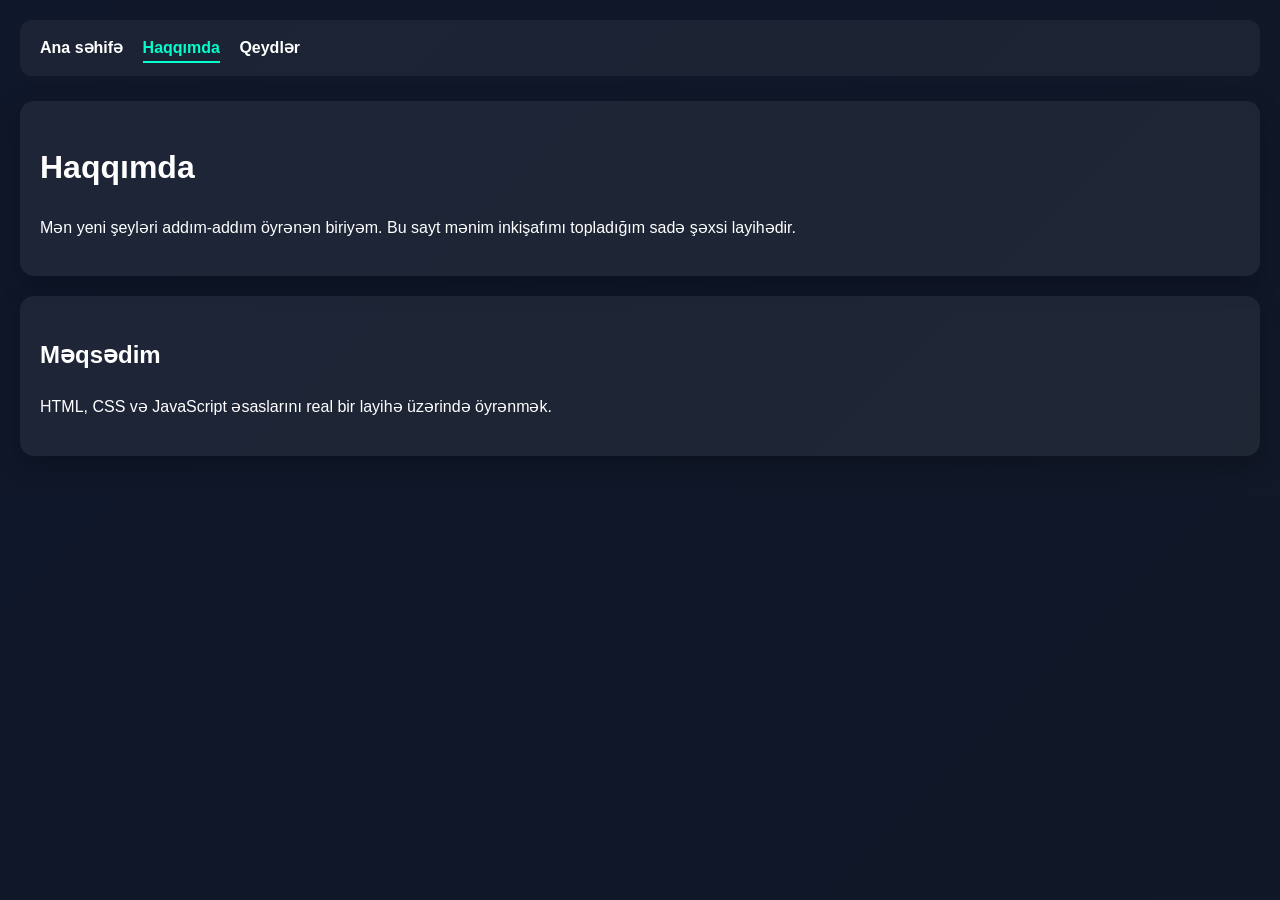
==== about.html @ 4ce7b1a3 "Add files via upload" ====
<!DOCTYPE html>
<html lang="az">
<head>
    <meta charset="UTF-8">
    <meta name="viewport" content="width=device-width, initial-scale=1.0">
    <title>Haqqımda</title>
    <link rel="stylesheet" href="style.css">
</head>
<body>

    <div class="menu">
       <a href="index.html">Ana səhifə</a>
       <a href="about.html" class="active">Haqqımda</a>
       <a href="notes.html">Qeydlər</a>
    </div>

    <div class="card">
        <h1>Haqqımda</h1>
        <p>Mən yeni şeyləri addım-addım öyrənən biriyəm. Bu sayt mənim inkişafımı topladığım sadə şəxsi layihədir.</p>
    </div>

    <div class="card">
        <h2>Məqsədim</h2>
        <p>HTML, CSS və JavaScript əsaslarını real bir layihə üzərində öyrənmək.</p>
    </div>

</body>
</html>
---- style.css ----
body {
    background: linear-gradient(135deg, #0f172a, #111827);
    color: white;
    font-family: Arial, sans-serif;
    margin: 0;
    padding: 20px;
    line-height: 1.6;
}

.menu {
    margin-bottom: 25px;
    background-color: rgba(255, 255, 255, 0.05);
    padding: 15px 20px;
    border-radius: 12px;
}

.menu a {
    color: white;
    margin-right: 15px;
    text-decoration: none;
    font-weight: bold;
    padding-bottom: 5px;
    transition: 0.3s;
}

.menu a:hover {
    color: #00ffcc;
}

.menu a.active {
    color: #00ffcc;
    border-bottom: 2px solid #00ffcc;
}

.card {
    background: rgba(255, 255, 255, 0.06);
    padding: 20px;
    margin-bottom: 20px;
    border-radius: 14px;
    box-shadow: 0 8px 25px rgba(0, 0, 0, 0.25);
    transition: 0.3s;
}

.card:hover {
    transform: translateY(-3px);
}

input {
    padding: 12px;
    width: 100%;
    margin-top: 10px;
    border-radius: 10px;
    border: none;
    box-sizing: border-box;
    outline: none;
}

button {
    margin-top: 10px;
    padding: 10px 20px;
    background-color: #00ffcc;
    border: none;
    border-radius: 8px;
    cursor: pointer;
    font-weight: bold;
    transition: 0.3s;
}

button:hover {
    background-color: #00d9b0;
}

li button {
    margin-left: 10px;
    padding: 5px 10px;
    background-color: crimson;
    color: white;
    border: none;
    border-radius: 6px;
    cursor: pointer;
    width: auto;
}

ul {
    margin-top: 15px;
    padding-left: 20px;
}

li {
    margin-bottom: 8px;
}
.container {
    max-width: 900px;
    margin: 0 auto;
}
li button:first-of-type {
    background-color: orange;
    color: black;
}
.go-notes {
    display: inline-block;
    margin-top: 10px;
    padding: 10px 16px;
    background-color: #00ffcc;
    color: black;
    text-decoration: none;
    font-weight: bold;
    border-radius: 8px;
    transition: 0.3s;
}

.go-notes:hover {
    background-color: #00d9b0;
}
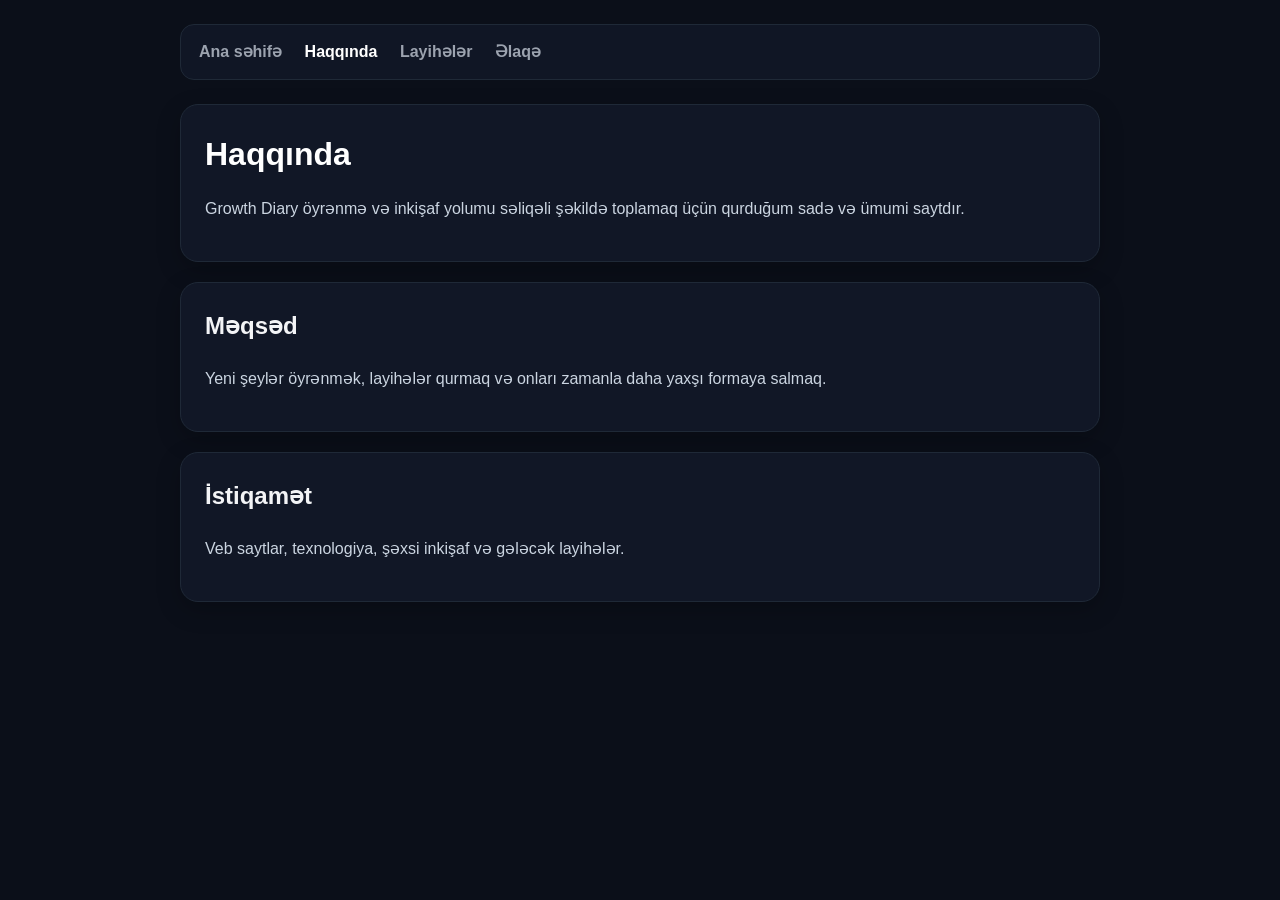
==== commit 19b679e8: "Add files via upload" ====
--- a/about.html
+++ b/about.html
@@ -3,26 +3,34 @@
 <head>
     <meta charset="UTF-8">
     <meta name="viewport" content="width=device-width, initial-scale=1.0">
-    <title>Haqqımda</title>
+    <title>Haqqında - Growth Diary</title>
     <link rel="stylesheet" href="style.css">
 </head>
 <body>
+    <div class="container">
 
-    <div class="menu">
-       <a href="index.html">Ana səhifə</a>
-       <a href="about.html" class="active">Haqqımda</a>
-       <a href="notes.html">Qeydlər</a>
+        <div class="menu">
+            <a href="index.html">Ana səhifə</a>
+            <a href="about.html" class="active">Haqqında</a>
+            <a href="projects.html">Layihələr</a>
+            <a href="contact.html">Əlaqə</a>
+        </div>
+
+        <div class="card">
+            <h1>Haqqında</h1>
+            <p>Growth Diary öyrənmə və inkişaf yolumu səliqəli şəkildə toplamaq üçün qurduğum sadə və ümumi saytdır.</p>
+        </div>
+
+        <div class="card">
+            <h2>Məqsəd</h2>
+            <p>Yeni şeylər öyrənmək, layihələr qurmaq və onları zamanla daha yaxşı formaya salmaq.</p>
+        </div>
+
+        <div class="card">
+            <h2>İstiqamət</h2>
+            <p>Veb saytlar, texnologiya, şəxsi inkişaf və gələcək layihələr.</p>
+        </div>
+
     </div>
-
-    <div class="card">
-        <h1>Haqqımda</h1>
-        <p>Mən yeni şeyləri addım-addım öyrənən biriyəm. Bu sayt mənim inkişafımı topladığım sadə şəxsi layihədir.</p>
-    </div>
-
-    <div class="card">
-        <h2>Məqsədim</h2>
-        <p>HTML, CSS və JavaScript əsaslarını real bir layihə üzərində öyrənmək.</p>
-    </div>
-
 </body>
 </html>
--- a/style.css
+++ b/style.css
@@ -1,114 +1,149 @@
-       body {
-    background: linear-gradient(135deg, #0f172a, #111827);
-    color: white;
+body {
+    background: #0b0f19;
+    color: #e5e7eb;
     font-family: Arial, sans-serif;
     margin: 0;
-    padding: 20px;
+    padding: 24px;
     line-height: 1.6;
 }
 
+.container {
+    max-width: 920px;
+    margin: 0 auto;
+}
+
 .menu {
-    margin-bottom: 25px;
-    background-color: rgba(255, 255, 255, 0.05);
-    padding: 15px 20px;
-    border-radius: 12px;
+    margin-bottom: 24px;
+    background: rgba(17, 24, 39, 0.9);
+    padding: 14px 18px;
+    border-radius: 14px;
+    border: 1px solid #1f2937;
 }
 
 .menu a {
-    color: white;
-    margin-right: 15px;
+    margin-right: 18px;
     text-decoration: none;
-    font-weight: bold;
-    padding-bottom: 5px;
-    transition: 0.3s;
+    color: #9ca3af;
+    transition: 0.2s;
+    font-weight: 600;
 }
 
 .menu a:hover {
-    color: #00ffcc;
+    color: #f3f4f6;
 }
 
 .menu a.active {
-    color: #00ffcc;
-    border-bottom: 2px solid #00ffcc;
+    color: #ffffff;
 }
 
 .card {
-    background: rgba(255, 255, 255, 0.06);
-    padding: 20px;
+    background: rgba(17, 24, 39, 0.95);
+    padding: 24px;
     margin-bottom: 20px;
-    border-radius: 14px;
-    box-shadow: 0 8px 25px rgba(0, 0, 0, 0.25);
-    transition: 0.3s;
+    border-radius: 18px;
+    border: 1px solid #1f2937;
+    box-shadow: 0 8px 24px rgba(0, 0, 0, 0.22);
+    transition: transform 0.2s ease, border-color 0.2s ease;
 }
 
 .card:hover {
-    transform: translateY(-3px);
+    transform: translateY(-2px);
+    border-color: #374151;
+}
+
+h1 {
+    font-size: 32px;
+    margin-top: 0;
+    margin-bottom: 12px;
+    color: #ffffff;
+}
+
+h2 {
+    color: #f3f4f6;
+    margin-top: 0;
+}
+
+p {
+    color: #cbd5e1;
 }
 
 input {
-    padding: 12px;
     width: 100%;
+    padding: 12px 14px;
     margin-top: 10px;
     border-radius: 10px;
-    border: none;
+    border: 1px solid #374151;
+    background: #0f172a;
+    color: #ffffff;
     box-sizing: border-box;
     outline: none;
 }
 
+input:focus {
+    border-color: #60a5fa;
+}
+
 button {
     margin-top: 10px;
-    padding: 10px 20px;
-    background-color: #00ffcc;
+    padding: 10px 18px;
+    background: #2563eb;
+    color: white;
     border: none;
-    border-radius: 8px;
+    border-radius: 10px;
     cursor: pointer;
-    font-weight: bold;
-    transition: 0.3s;
+    font-weight: 600;
+    transition: background 0.2s ease, transform 0.2s ease;
 }
 
 button:hover {
-    background-color: #00d9b0;
+    background: #1d4ed8;
+    transform: translateY(-1px);
 }
 
-li button {
-    margin-left: 10px;
-    padding: 5px 10px;
-    background-color: crimson;
-    color: white;
-    border: none;
-    border-radius: 6px;
-    cursor: pointer;
-    width: auto;
-}
-
-ul {
-    margin-top: 15px;
-    padding-left: 20px;
-}
-
-li {
-    margin-bottom: 8px;
-}
-.container {
-    max-width: 900px;
-    margin: 0 auto;
-}
-li button:first-of-type {
-    background-color: orange;
-    color: black;
-}
 .go-notes {
     display: inline-block;
     margin-top: 10px;
     padding: 10px 16px;
-    background-color: #00ffcc;
-    color: black;
+    background: #2563eb;
+    color: white;
     text-decoration: none;
-    font-weight: bold;
-    border-radius: 8px;
-    transition: 0.3s;
+    font-weight: 600;
+    border-radius: 10px;
+    transition: background 0.2s ease, transform 0.2s ease;
 }
 
 .go-notes:hover {
-    background-color: #00d9b0;
+    background: #1d4ed8;
+    transform: translateY(-1px);
+}
+
+#qeydListesi {
+    padding-left: 20px;
+    margin-top: 14px;
+}
+
+#qeydListesi li {
+    margin-bottom: 12px;
+    overflow-wrap: break-word;
+    word-break: break-word;
+    line-height: 1.5;
+    color: #e5e7eb;
+}
+
+#qeydListesi li button {
+    margin-left: 10px;
+    margin-top: 8px;
+    padding: 6px 10px;
+    border-radius: 8px;
+    width: auto;
+}
+
+li button:first-of-type {
+    background: #f59e0b;
+    color: black;
+}
+
+li button:last-of-type {
+    background: #ef4444;
+    color: white;
 }
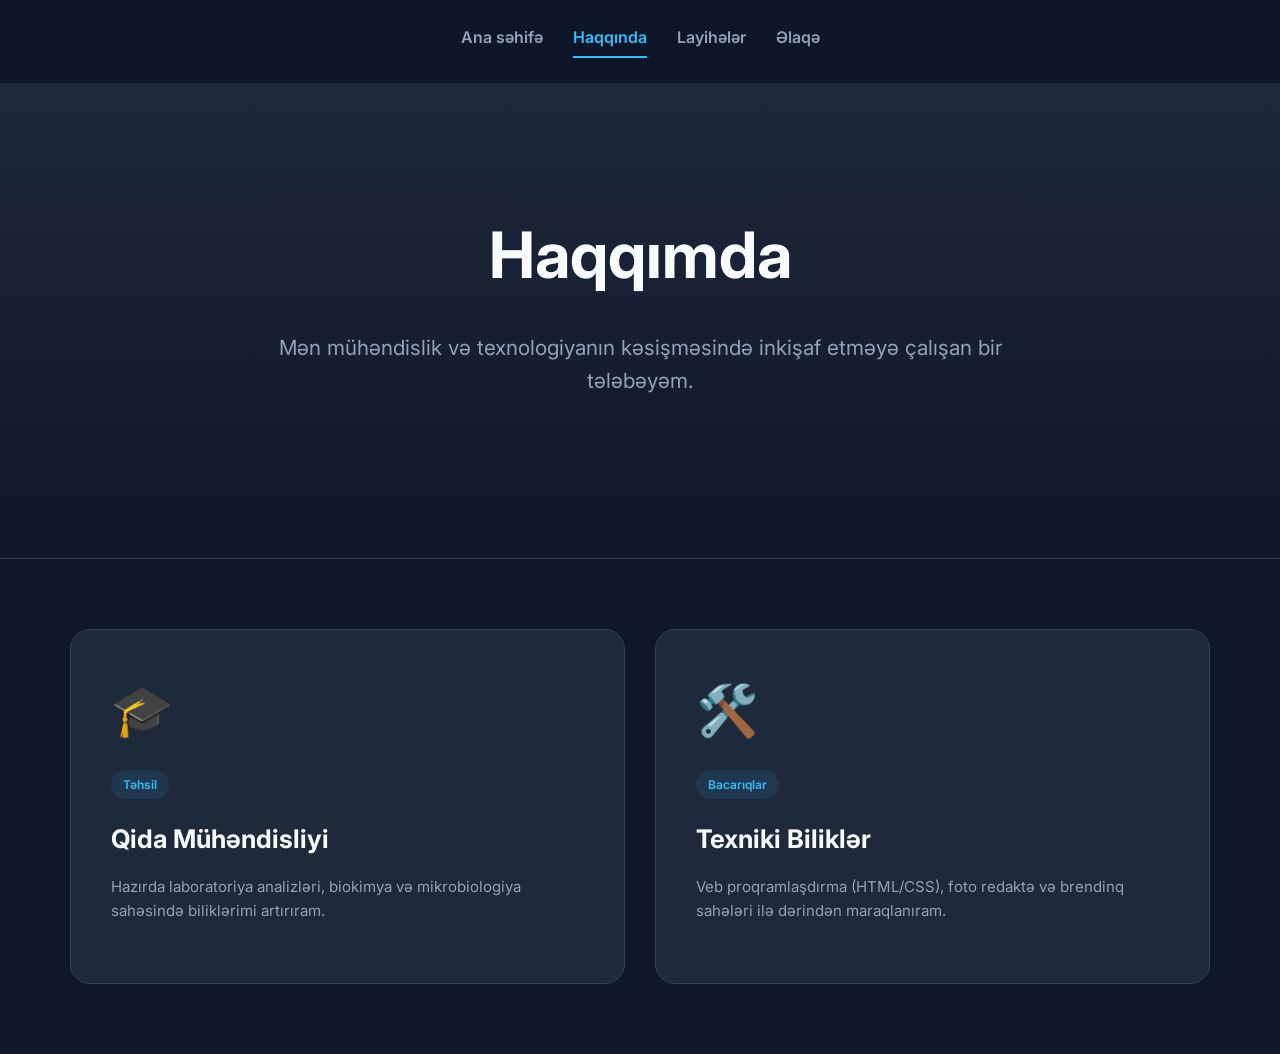
==== commit f431050a: "Add files via upload" ====
--- a/about.html
+++ b/about.html
@@ -3,34 +3,38 @@
 <head>
     <meta charset="UTF-8">
     <meta name="viewport" content="width=device-width, initial-scale=1.0">
-    <title>Haqqında - Growth Diary</title>
+    <title>Haqqında | Growth Diary</title>
     <link rel="stylesheet" href="style.css">
+    <link href="https://fonts.googleapis.com/css2?family=Inter:wght@300;400;600&display=swap" rel="stylesheet">
 </head>
 <body>
-    <div class="container">
+    <nav class="menu">
+        <a href="index.html">Ana səhifə</a>
+        <a href="about.html" class="active">Haqqında</a>
+        <a href="projects.html">Layihələr</a>
+        <a href="contact.html">Əlaqə</a>
+    </nav>
 
-        <div class="menu">
-            <a href="index.html">Ana səhifə</a>
-            <a href="about.html" class="active">Haqqında</a>
-            <a href="projects.html">Layihələr</a>
-            <a href="contact.html">Əlaqə</a>
-        </div>
+    <header class="hero">
+        <h1>Haqqımda</h1>
+        <p>Mən mühəndislik və texnologiyanın kəsişməsində inkişaf etməyə çalışan bir tələbəyəm.</p>
+    </header>
 
-        <div class="card">
-            <h1>Haqqında</h1>
-            <p>Growth Diary öyrənmə və inkişaf yolumu səliqəli şəkildə toplamaq üçün qurduğum sadə və ümumi saytdır.</p>
-        </div>
-
-        <div class="card">
-            <h2>Məqsəd</h2>
-            <p>Yeni şeylər öyrənmək, layihələr qurmaq və onları zamanla daha yaxşı formaya salmaq.</p>
-        </div>
-
-        <div class="card">
-            <h2>İstiqamət</h2>
-            <p>Veb saytlar, texnologiya, şəxsi inkişaf və gələcək layihələr.</p>
-        </div>
-
-    </div>
+    <main class="container">
+        <section class="projects-grid">
+            <div class="project-card">
+                <span class="icon">🎓</span>
+                <div class="project-badge">Təhsil</div>
+                <h3>Qida Mühəndisliyi</h3>
+                <p>Hazırda laboratoriya analizləri, biokimya və mikrobiologiya sahəsində biliklərimi artırıram.</p>
+            </div>
+            <div class="project-card">
+                <span class="icon">🛠️</span>
+                <div class="project-badge">Bacarıqlar</div>
+                <h3>Texniki Biliklər</h3>
+                <p>Veb proqramlaşdırma (HTML/CSS), foto redaktə və brendinq sahələri ilə dərindən maraqlanıram.</p>
+            </div>
+        </section>
+    </main>
 </body>
 </html>
--- a/style.css
+++ b/style.css
@@ -1,149 +1,161 @@
+/* Ümumi tənzimləmə */
+* {
+    margin: 0;
+    padding: 0;
+    box-sizing: border-box;
+    font-family: 'Inter', sans-serif;
+}
+
 body {
-    background: #0b0f19;
-    color: #e5e7eb;
-    font-family: Arial, sans-serif;
-    margin: 0;
-    padding: 24px;
+    background-color: #0f172a; /* Tünd modern fon */
+    color: #f8fafc;
     line-height: 1.6;
 }
 
-.container {
-    max-width: 920px;
-    margin: 0 auto;
-}
-
+/* Naviqasiya Menyu */
 .menu {
-    margin-bottom: 24px;
-    background: rgba(17, 24, 39, 0.9);
-    padding: 14px 18px;
-    border-radius: 14px;
-    border: 1px solid #1f2937;
+    display: flex;
+    justify-content: center;
+    gap: 30px;
+    padding: 25px 0;
+    background: rgba(15, 23, 42, 0.9);
+    position: sticky;
+    top: 0;
+    z-index: 1000;
+    border-bottom: 1px solid #1e293b;
 }
 
 .menu a {
-    margin-right: 18px;
     text-decoration: none;
-    color: #9ca3af;
-    transition: 0.2s;
+    color: #94a3b8;
     font-weight: 600;
+    font-size: 16px;
+    transition: 0.3s;
 }
 
 .menu a:hover {
-    color: #f3f4f6;
+    color: #38bdf8; /* Mavi vurğu */
 }
 
 .menu a.active {
-    color: #ffffff;
+    color: #38bdf8;
+    border-bottom: 2px solid #38bdf8;
+    padding-bottom: 5px;
 }
 
-.card {
-    background: rgba(17, 24, 39, 0.95);
-    padding: 24px;
-    margin-bottom: 20px;
-    border-radius: 18px;
-    border: 1px solid #1f2937;
-    box-shadow: 0 8px 24px rgba(0, 0, 0, 0.22);
-    transition: transform 0.2s ease, border-color 0.2s ease;
+/* Bəyəndiyiniz o böyük Hero (Giriş) Hissəsi */
+.hero {
+    text-align: center;
+    padding: 120px 10%; /* Daha geniş boşluq */
+    background: linear-gradient(to bottom, #1e293b, #0f172a);
+    border-bottom: 1px solid #334155;
 }
 
-.card:hover {
-    transform: translateY(-2px);
-    border-color: #374151;
+.hero h1 {
+    font-size: 4rem; /* Daha böyük başlıq */
+    margin-bottom: 25px;
+    color: #f8fafc;
 }
 
-h1 {
-    font-size: 32px;
-    margin-top: 0;
-    margin-bottom: 12px;
-    color: #ffffff;
+.hero p {
+    font-size: 1.3rem; /* Daha böyük mətn */
+    color: #94a3b8;
+    max-width: 800px;
+    margin: 0 auto 40px;
 }
 
-h2 {
-    color: #f3f4f6;
-    margin-top: 0;
+/* O qəşəng Mavi Düymə */
+.btn {
+    display: inline-block;
+    padding: 15px 40px;
+    background: #38bdf8;
+    color: #0f172a;
+    text-decoration: none;
+    border-radius: 10px;
+    font-weight: 600;
+    font-size: 17px;
+    transition: 0.3s;
 }
 
-p {
-    color: #cbd5e1;
+.btn:hover {
+    background: #0ea5e9;
+    transform: translateY(-3px);
+    box-shadow: 0 15px 30px rgba(56, 189, 248, 0.2);
 }
 
-input {
-    width: 100%;
-    padding: 12px 14px;
-    margin-top: 10px;
-    border-radius: 10px;
-    border: 1px solid #374151;
-    background: #0f172a;
-    color: #ffffff;
-    box-sizing: border-box;
-    outline: none;
+/* Konteyner və Kartlar (Vizual İkonlarla) */
+.container {
+    max-width: 1200px;
+    margin: 70px auto;
+    padding: 0 30px;
 }
 
-input:focus {
-    border-color: #60a5fa;
+.page-title {
+    text-align: center;
+    margin-bottom: 60px;
 }
 
-button {
-    margin-top: 10px;
-    padding: 10px 18px;
-    background: #2563eb;
-    color: white;
-    border: none;
-    border-radius: 10px;
-    cursor: pointer;
-    font-weight: 600;
-    transition: background 0.2s ease, transform 0.2s ease;
+.page-title h1 {
+    font-size: 3rem;
+    color: #38bdf8;
+    margin-bottom: 15px;
 }
 
-button:hover {
-    background: #1d4ed8;
-    transform: translateY(-1px);
+.projects-grid {
+    display: grid;
+    grid-template-columns: repeat(auto-fit, minmax(350px, 1fr)); /* Daha geniş kartlar */
+    gap: 30px;
 }
 
-.go-notes {
-    display: inline-block;
-    margin-top: 10px;
-    padding: 10px 16px;
-    background: #2563eb;
-    color: white;
-    text-decoration: none;
-    font-weight: 600;
-    border-radius: 10px;
-    transition: background 0.2s ease, transform 0.2s ease;
+.project-card {
+    background: #1e293b;
+    border: 1px solid #334155;
+    border-radius: 20px;
+    padding: 40px; /* Daha çox daxili boşluq */
+    text-align: left;
+    transition: 0.4s ease;
+    position: relative;
+    overflow: hidden;
 }
 
-.go-notes:hover {
-    background: #1d4ed8;
-    transform: translateY(-1px);
+.project-card:hover {
+    border-color: #38bdf8;
+    transform: translateY(-10px);
+    box-shadow: 0 20px 40px rgba(0,0,0,0.5);
 }
 
-#qeydListesi {
-    padding-left: 20px;
-    margin-top: 14px;
+/* İkonlar üçün stil */
+.project-card .icon {
+    font-size: 50px;
+    margin-bottom: 20px;
+    display: block;
 }
 
-#qeydListesi li {
-    margin-bottom: 12px;
-    overflow-wrap: break-word;
-    word-break: break-word;
-    line-height: 1.5;
-    color: #e5e7eb;
+.project-card h3 {
+    color: #f8fafc;
+    font-size: 1.6rem;
+    margin-bottom: 15px;
 }
 
-#qeydListesi li button {
-    margin-left: 10px;
-    margin-top: 8px;
-    padding: 6px 10px;
-    border-radius: 8px;
-    width: auto;
+.project-card p {
+    color: #94a3b8;
+    font-size: 15px;
+    margin-bottom: 20px;
 }
 
-li button:first-of-type {
-    background: #f59e0b;
-    color: black;
+.project-badge {
+    background: rgba(56, 189, 248, 0.1);
+    color: #38bdf8;
+    padding: 5px 12px;
+    border-radius: 20px;
+    font-size: 12px;
+    font-weight: 600;
+    margin-bottom: 20px;
+    display: inline-block;
 }
 
-li button:last-of-type {
-    background: #ef4444;
-    color: white;
+.tags span {
+    color: #64748b;
+    font-size: 13px;
+    margin-right: 10px;
 }
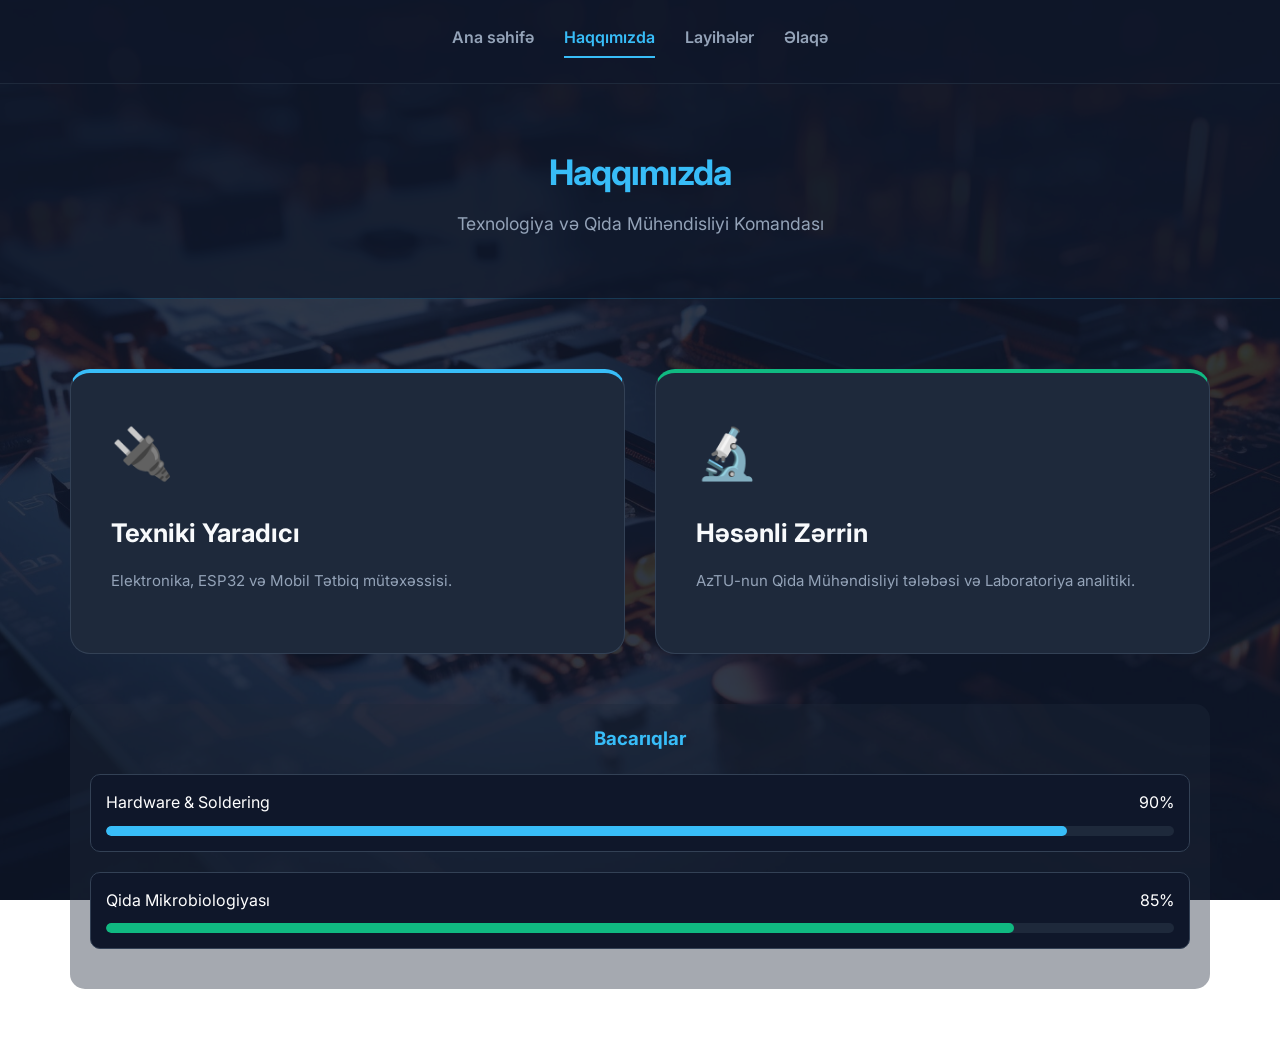
==== commit ea7842d4: "Add files via upload" ====
--- a/about.html
+++ b/about.html
@@ -3,38 +3,58 @@
 <head>
     <meta charset="UTF-8">
     <meta name="viewport" content="width=device-width, initial-scale=1.0">
-    <title>Haqqında | Growth Diary</title>
+    <title>Haqqımızda | Tech & Science</title>
     <link rel="stylesheet" href="style.css">
-    <link href="https://fonts.googleapis.com/css2?family=Inter:wght@300;400;600&display=swap" rel="stylesheet">
+    <link href="https://fonts.googleapis.com/css2?family=Inter:wght@400;600&display=swap" rel="stylesheet">
+    <style>
+        .skills-section { margin-top: 50px; padding: 20px; background: rgba(30, 41, 59, 0.4); border-radius: 15px; }
+        .skill-bar { background: #0f172a; border-radius: 10px; margin-bottom: 20px; padding: 15px; border: 1px solid #334155; }
+        .skill-info { display: flex; justify-content: space-between; margin-bottom: 10px; }
+        .skill-progress { background: #1e293b; height: 10px; border-radius: 5px; overflow: hidden; }
+        .progress-fill { height: 100%; border-radius: 5px; }
+    </style>
 </head>
 <body>
+
     <nav class="menu">
         <a href="index.html">Ana səhifə</a>
-        <a href="about.html" class="active">Haqqında</a>
+        <a href="about.html" class="active">Haqqımızda</a>
         <a href="projects.html">Layihələr</a>
         <a href="contact.html">Əlaqə</a>
     </nav>
 
     <header class="hero">
-        <h1>Haqqımda</h1>
-        <p>Mən mühəndislik və texnologiyanın kəsişməsində inkişaf etməyə çalışan bir tələbəyəm.</p>
+        <h1>Haqqımızda</h1>
+        <p>Texnologiya və Qida Mühəndisliyi Komandası</p>
     </header>
 
     <main class="container">
-        <section class="projects-grid">
-            <div class="project-card">
-                <span class="icon">🎓</span>
-                <div class="project-badge">Təhsil</div>
-                <h3>Qida Mühəndisliyi</h3>
-                <p>Hazırda laboratoriya analizləri, biokimya və mikrobiologiya sahəsində biliklərimi artırıram.</p>
+        <div class="projects-grid">
+            <div class="project-card" style="border-top: 4px solid #38bdf8;">
+                <span class="icon">🔌</span>
+                <h3>Texniki Yaradıcı</h3>
+                <p>Elektronika, ESP32 və Mobil Tətbiq mütəxəssisi.</p>
             </div>
-            <div class="project-card">
-                <span class="icon">🛠️</span>
-                <div class="project-badge">Bacarıqlar</div>
-                <h3>Texniki Biliklər</h3>
-                <p>Veb proqramlaşdırma (HTML/CSS), foto redaktə və brendinq sahələri ilə dərindən maraqlanıram.</p>
+
+            <div class="project-card" style="border-top: 4px solid #10b981;">
+                <span class="icon">🔬</span>
+                <h3>Həsənli Zərrin</h3>
+                <p>AzTU-nun Qida Mühəndisliyi tələbəsi və Laboratoriya analitiki.</p>
             </div>
-        </section>
+        </div>
+
+        <div class="skills-section">
+            <h3 style="color: #38bdf8; text-align: center; margin-bottom: 20px;">Bacarıqlar</h3>
+            <div class="skill-bar">
+                <div class="skill-info"><span>Hardware & Soldering</span> <span>90%</span></div>
+                <div class="skill-progress"><div class="progress-fill" style="width: 90%; background: #38bdf8;"></div></div>
+            </div>
+            <div class="skill-bar">
+                <div class="skill-info"><span>Qida Mikrobiologiyası</span> <span>85%</span></div>
+                <div class="skill-progress"><div class="progress-fill" style="width: 85%; background: #10b981;"></div></div>
+            </div>
+        </div>
     </main>
+
 </body>
 </html>
--- a/style.css
+++ b/style.css
@@ -7,11 +7,28 @@
 }
 
 body {
-    background-color: #0f172a; /* Tünd modern fon */
-    color: #f8fafc;
+    font-family: 'Inter', sans-serif;
+    margin: 0;
+    padding: 0;
+    
+    /* Arxa Fon Şəkli */
+    background-image: url('electronics_bg.jpg'); /* Şəklin adı buraya */
+    background-size: cover; /* Şəkil bütün ekranı tutsun */
+    background-position: center; /* Mərkəzlənsin */
+    background-attachment: fixed; /* Səhifə skrol olanda şəkil hərəkət etməsin */
+    color: white; /* Yazılar ağ olsun */
     line-height: 1.6;
 }
 
+/* Səhifənin fonunu tündləşdirmək üçün (Yazılar oxunsun deyə) */
+body::before {
+    content: "";
+    position: fixed;
+    top: 0; left: 0;
+    width: 100%; height: 100%;
+    background-color: rgba(15, 23, 42, 0.85); /* Tünd, şəffaf fon */
+    z-index: -1; /* Məzmunun altında qalsın */
+}
 /* Naviqasiya Menyu */
 .menu {
     display: flex;
@@ -43,46 +60,84 @@
     padding-bottom: 5px;
 }
 
-/* Bəyəndiyiniz o böyük Hero (Giriş) Hissəsi */
 .hero {
+    padding: 60px 20px; /* Yuxarı-aşağı məsafəni 150-dən 60-a saldıq */
     text-align: center;
-    padding: 120px 10%; /* Daha geniş boşluq */
-    background: linear-gradient(to bottom, #1e293b, #0f172a);
-    border-bottom: 1px solid #334155;
+    background: rgba(15, 23, 42, 0.7); /* Şəffaflığı artırdıq */
+    border-bottom: 1px solid rgba(56, 189, 248, 0.2);
+    margin-bottom: 30px;
 }
 
 .hero h1 {
-    font-size: 4rem; /* Daha böyük başlıq */
-    margin-bottom: 25px;
-    color: #f8fafc;
+    font-size: 2.2rem; /* Başlığı bir az kiçiltdik */
+    margin-bottom: 10px;
+    color: #38bdf8;
+    letter-spacing: -1px;
 }
 
 .hero p {
-    font-size: 1.3rem; /* Daha böyük mətn */
-    color: #94a3b8;
-    max-width: 800px;
-    margin: 0 auto 40px;
-}
-
-/* O qəşəng Mavi Düymə */
+    font-size: 1.1rem;
+    color: #94a3b8;
+    max-width: 600px;
+    margin: 0 auto;
+}
+/* Əsas Düymə (Mavi - Sənin Sahən) */
 .btn {
     display: inline-block;
-    padding: 15px 40px;
+    padding: 12px 28px;
+    background: linear-gradient(135px, #38bdf8, #0ea5e9);
+    color: #0f172a;
+    text-decoration: none;
+    font-weight: 700;
+    border-radius: 8px;
+    transition: all 0.3s cubic-bezier(0.4, 0, 0.2, 1);
+    border: none;
+    cursor: pointer;
+    box-shadow: 0 4px 15px rgba(56, 189, 248, 0.2);
+}
+
+.btn:hover {
+    transform: translateY(-3px); /* Yuxarı qalxma effekti */
+    box-shadow: 0 8px 25px rgba(56, 189, 248, 0.4);
+    filter: brightness(1.1);
+}
+
+.btn:active {
+    transform: translateY(0); /* Klikləyəndə geri basılma */
+}
+
+/* Çərçivəli Düymə (Şəffaf) */
+.btn-outline {
+    display: inline-block;
+    padding: 11px 26px;
+    background: transparent;
+    color: #38bdf8;
+    text-decoration: none;
+    font-weight: 600;
+    border: 2px solid #38bdf8;
+    border-radius: 8px;
+    transition: all 0.3s ease;
+}
+
+.btn-outline:hover {
+    background: rgba(56, 189, 248, 0.1);
+    color: white;
+    border-color: white;
+    box-shadow: 0 0 15px rgba(56, 189, 248, 0.3);
+}
+
+/* Kartların daxilindəki kiçik Teqlər üçün də animasiya */
+.tags span {
+    display: inline-block;
+    transition: 0.3s;
+    cursor: default;
+}
+
+.tags span:hover {
     background: #38bdf8;
     color: #0f172a;
-    text-decoration: none;
-    border-radius: 10px;
-    font-weight: 600;
-    font-size: 17px;
-    transition: 0.3s;
-}
-
-.btn:hover {
-    background: #0ea5e9;
-    transform: translateY(-3px);
-    box-shadow: 0 15px 30px rgba(56, 189, 248, 0.2);
-}
-
+    transform: scale(1.1);
+}
 /* Konteyner və Kartlar (Vizual İkonlarla) */
 .container {
     max-width: 1200px;
@@ -158,4 +213,197 @@
     color: #64748b;
     font-size: 13px;
     margin-right: 10px;
+}
+/* Modal (Pop-up) Arxa Fonu */
+.modal {
+    display: none; /* İlkin olaraq gizlidir */
+    position: fixed; /* Ekrana sabitlənilir */
+    z-index: 2000; /* Hər şeyin üzərində olsun */
+    left: 0;
+    top: 0;
+    width: 100%;
+    height: 100%;
+    background-color: rgba(0, 0, 0, 0.85); /* Tünd şəffaf fon */
+    overflow: auto; /* Məzmun çox olsa, skrol olsun */
+    backdrop-filter: blur(5px); /* Müasir bulanıqlıq effekti */
+}
+    #modal-text img {
+    max-height: 300px;
+    object-fit: cover;
+    box-shadow: 0 4px 10px rgba(0,0,0,0.3);
+}
+
+#modal-text h3, #modal-text h4 {
+    color: #38bdf8;
+    margin-top: 20px;
+}
+
+#modal-text p {
+    color: #cbd5e1;
+    line-height: 1.7;
+    margin-bottom: 15px;
+}
+
+/* Modalın Özü (Pəncərə) */
+.modal-content {
+    background-color: #1e293b;
+    margin: 5% auto; /* Yuxarıdan 5% boşluq, mərkəzlənsin */
+    padding: 40px;
+    border: 1px solid #38bdf8;
+    width: 70%; /* Ekranın 70%-ni tutsun */
+    max-width: 900px; /* Maksimum genişlik */
+    border-radius: 20px;
+    color: white;
+    position: relative;
+    box-shadow: 0 20px 50px rgba(0,0,0,0.7);
+    animation: zoomIn 0.3s ease; /* Açılış animasiyası */
+   
+}
+
+/* Animasiya */
+@keyframes zoomIn {
+    from {transform: scale(0.9); opacity: 0;}
+    to {transform: scale(1); opacity: 1;}
+}
+
+/* Bağlama düyməsi (X) */
+.close-modal {
+    color: #94a3b8;
+    position: absolute;
+    right: 25px;
+    top: 15px;
+    font-size: 35px;
+    font-weight: bold;
+    cursor: pointer;
+    transition: 0.3s;
+}
+
+.close-modal:hover {
+    color: #38bdf8;
+}
+
+/* Modalın daxili elementləri */
+.modal-img {
+    width: 100%;
+    height: auto;
+    border-radius: 12px;
+    margin-bottom: 25px;
+    border: 1px solid #334155;
+}
+
+.modal-body h2 {
+    color: #38bdf8;
+    margin-bottom: 10px;
+}
+
+.modal-date {
+    color: #64748b;
+    font-size: 13px;
+    margin-bottom: 20px;
+}
+
+.modal-text p {
+    color: #cbd5e1;
+    font-size: 16px;
+    margin-bottom: 15px;
+    line-height: 1.7;
+}
+.section-title {
+    color: #38bdf8;
+    margin-top: 50px;
+    margin-bottom: 25px;
+    font-size: 26px;
+    border-left: 5px solid #38bdf8;
+    padding-left: 15px;
+}
+/* Məqalə daxilindəki düzülüş */
+.article-row {
+    display: flex;
+    align-items: flex-start;
+    gap: 20px;
+    margin-bottom: 30px;
+}
+/* Modal daxilindəki məqalə strukturu */
+.article-row {
+    display: flex;
+    justify-content: space-between;
+    align-items: flex-start;
+    gap: 15px;
+    margin-bottom: 25px;
+    border-bottom: 1px solid rgba(255,255,255,0.05);
+    padding-bottom: 15px;
+}
+
+.article-text {
+    flex: 1;
+    text-align: left;
+}
+
+.article-image {
+    width: 150px; /* Şəklin enini məcburi kiçiltdik */
+    flex-shrink: 0; /* Şəklin sıxılmasının qarşısını alırıq */
+}
+
+.article-image img {
+    width: 150px;
+    height: 100px;
+    object-fit: cover; /* Şəkli deformasiya etmədən kəsir */
+    border-radius: 8px;
+    border: 1px solid #38bdf8;
+}
+
+.article-caption {
+    font-size: 10px;
+    color: #94a3b8;
+    margin-top: 5px;
+    text-align: center;
+}
+
+.article-text {
+    flex: 2; /* Yazı daha çox yer tutur */
+}
+
+.article-image {
+    flex: 1; /* Şəkil daha kiçik və sağda olur */
+}
+
+.article-image img {
+    width: 100%;
+    border-radius: 8px;
+    border: 1px solid #334155;
+    box-shadow: 0 4px 10px rgba(0,0,0,0.5);
+}
+
+.article-caption {
+    font-size: 11px;
+    color: #94a3b8;
+    text-align: center;
+    margin-top: 5px;
+}
+
+/* Mobil cihazlarda alt-alta görünsün */
+@media (max-width: 600px) {
+    .article-row { flex-direction: column; }
+    .article-image { order: -1; width: 100%; }
+}
+/* Məqalə daxilindəki şəkilləri mütləq kiçiltmək üçün */
+#modal-text img {
+    width: 120px !important;
+    height: 90px !important;
+    min-width: 120px !important;
+    max-width: 120px !important;
+    object-fit: cover !important;
+    display: inline-block !important;
+    border-radius: 8px;
+    margin-left: 15px;
+}
+
+/* Yazı və şəklin yan-yana durmasını təmin etmək üçün */
+.article-row {
+    display: flex !important;
+    flex-direction: row !important;
+    align-items: flex-start !important;
+    justify-content: flex-start !important;
+    margin-bottom: 20px;
+    width: 100%;
 }
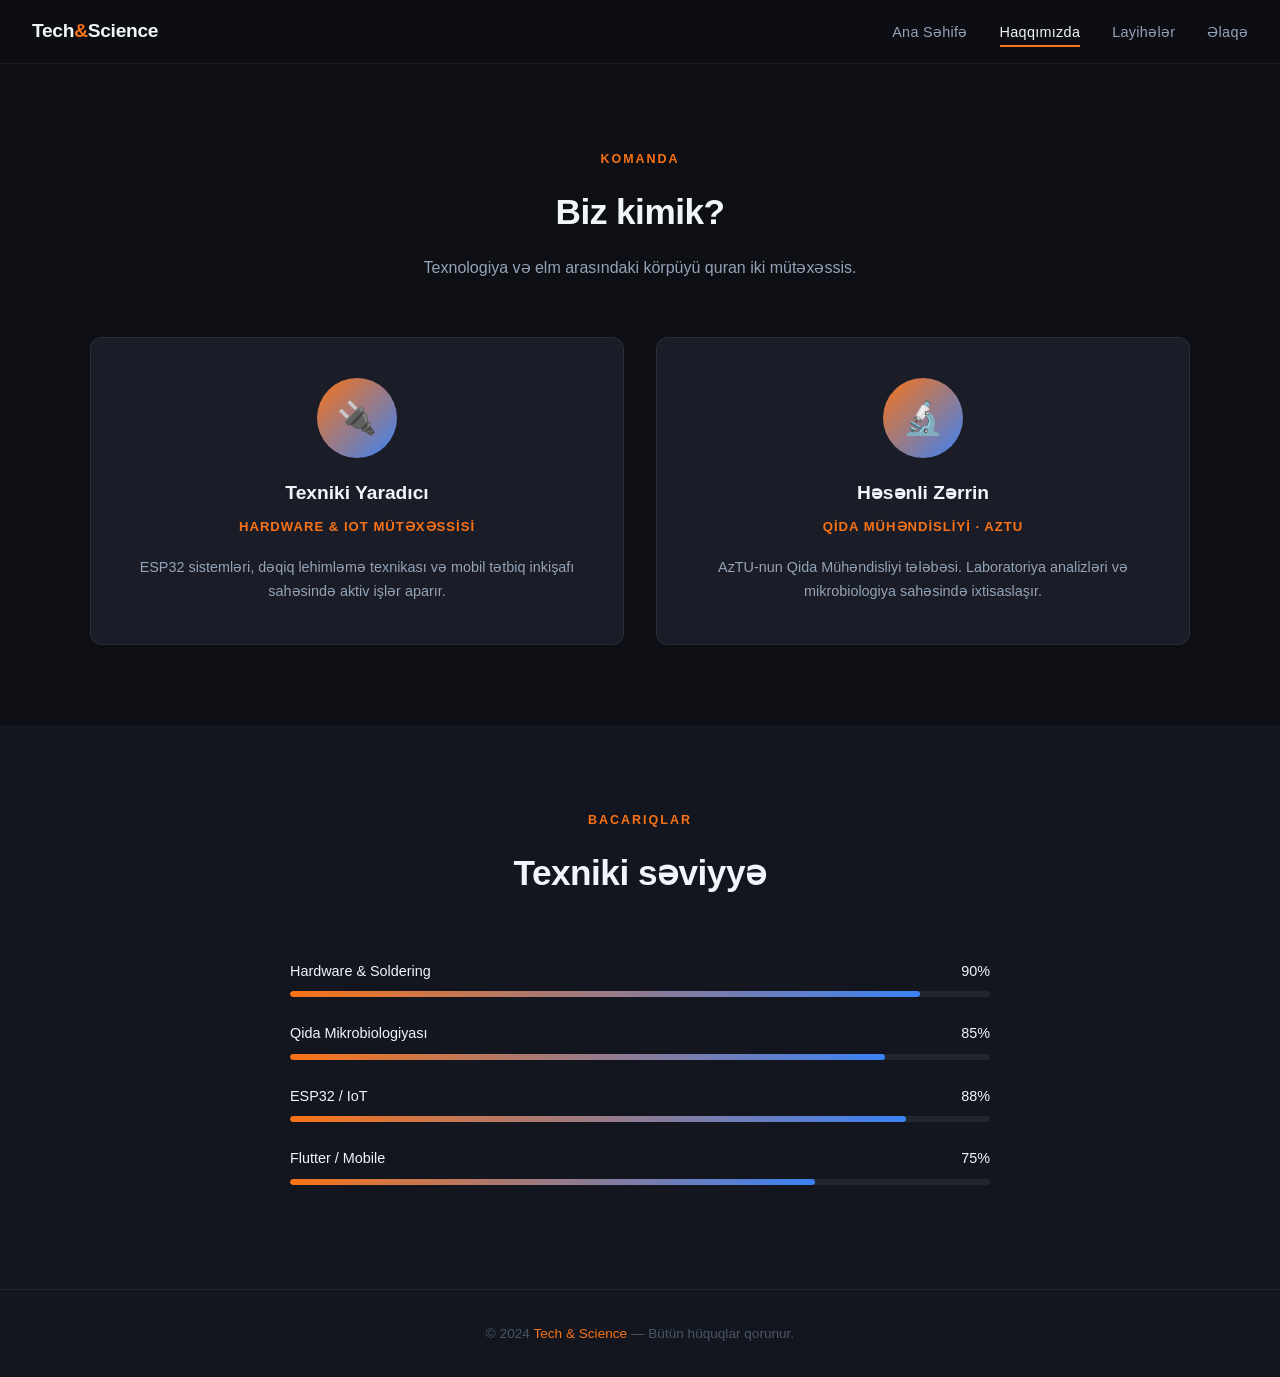
==== commit fbd80976: "Add files via upload" ====
--- a/about.html
+++ b/about.html
@@ -1,60 +1,93 @@
 <!DOCTYPE html>
 <html lang="az">
 <head>
-    <meta charset="UTF-8">
-    <meta name="viewport" content="width=device-width, initial-scale=1.0">
-    <title>Haqqımızda | Tech & Science</title>
-    <link rel="stylesheet" href="style.css">
-    <link href="https://fonts.googleapis.com/css2?family=Inter:wght@400;600&display=swap" rel="stylesheet">
-    <style>
-        .skills-section { margin-top: 50px; padding: 20px; background: rgba(30, 41, 59, 0.4); border-radius: 15px; }
-        .skill-bar { background: #0f172a; border-radius: 10px; margin-bottom: 20px; padding: 15px; border: 1px solid #334155; }
-        .skill-info { display: flex; justify-content: space-between; margin-bottom: 10px; }
-        .skill-progress { background: #1e293b; height: 10px; border-radius: 5px; overflow: hidden; }
-        .progress-fill { height: 100%; border-radius: 5px; }
-    </style>
+  <meta charset="UTF-8" />
+  <meta name="viewport" content="width=device-width, initial-scale=1.0" />
+  <title>Haqqımızda | Tech & Science</title>
+  <link rel="stylesheet" href="style.css" />
 </head>
 <body>
 
-    <nav class="menu">
-        <a href="index.html">Ana səhifə</a>
-        <a href="about.html" class="active">Haqqımızda</a>
-        <a href="projects.html">Layihələr</a>
-        <a href="contact.html">Əlaqə</a>
-    </nav>
+  <nav>
+    <div class="nav-logo">Tech<span>&</span>Science</div>
+    <ul class="nav-links" id="navLinks">
+      <li><a href="index.html">Ana Səhifə</a></li>
+      <li><a href="about.html" class="active">Haqqımızda</a></li>
+      <li><a href="projects.html">Layihələr</a></li>
+      <li><a href="contact.html">Əlaqə</a></li>
+    </ul>
+    <div class="hamburger" onclick="toggleMenu()">
+      <span></span><span></span><span></span>
+    </div>
+  </nav>
 
-    <header class="hero">
-        <h1>Haqqımızda</h1>
-        <p>Texnologiya və Qida Mühəndisliyi Komandası</p>
-    </header>
+  <!-- KOMANDA -->
+  <section>
+    <div class="container">
+      <div class="section-header">
+        <span class="section-label">Komanda</span>
+        <h2>Biz kimik?</h2>
+        <p>Texnologiya və elm arasındaki körpüyü quran iki mütəxəssis.</p>
+      </div>
+      <div class="team-grid">
+        <div class="team-card">
+          <div class="team-avatar">🔌</div>
+          <h3>Texniki Yaradıcı</h3>
+          <div class="role">Hardware & IoT Mütəxəssisi</div>
+          <p>ESP32 sistemləri, dəqiq lehimləmə texnikası və mobil tətbiq inkişafı sahəsində aktiv işlər aparır.</p>
+        </div>
+        <div class="team-card">
+          <div class="team-avatar">🔬</div>
+          <h3>Həsənli Zərrin</h3>
+          <div class="role">Qida Mühəndisliyi · AzTU</div>
+          <p>AzTU-nun Qida Mühəndisliyi tələbəsi. Laboratoriya analizləri və mikrobiologiya sahəsində ixtisaslaşır.</p>
+        </div>
+      </div>
+    </div>
+  </section>
 
-    <main class="container">
-        <div class="projects-grid">
-            <div class="project-card" style="border-top: 4px solid #38bdf8;">
-                <span class="icon">🔌</span>
-                <h3>Texniki Yaradıcı</h3>
-                <p>Elektronika, ESP32 və Mobil Tətbiq mütəxəssisi.</p>
-            </div>
+  <!-- BACARIQLAR -->
+  <section style="background: var(--bg-secondary);">
+    <div class="container" style="max-width:700px">
+      <div class="section-header">
+        <span class="section-label">Bacarıqlar</span>
+        <h2>Texniki səviyyə</h2>
+      </div>
+      <div class="skill-item">
+        <div class="skill-header">
+          <span>Hardware & Soldering</span><span>90%</span>
+        </div>
+        <div class="skill-bar"><div class="skill-fill" style="width:90%"></div></div>
+      </div>
+      <div class="skill-item">
+        <div class="skill-header">
+          <span>Qida Mikrobiologiyası</span><span>85%</span>
+        </div>
+        <div class="skill-bar"><div class="skill-fill" style="width:85%"></div></div>
+      </div>
+      <div class="skill-item">
+        <div class="skill-header">
+          <span>ESP32 / IoT</span><span>88%</span>
+        </div>
+        <div class="skill-bar"><div class="skill-fill" style="width:88%"></div></div>
+      </div>
+      <div class="skill-item">
+        <div class="skill-header">
+          <span>Flutter / Mobile</span><span>75%</span>
+        </div>
+        <div class="skill-bar"><div class="skill-fill" style="width:75%"></div></div>
+      </div>
+    </div>
+  </section>
 
-            <div class="project-card" style="border-top: 4px solid #10b981;">
-                <span class="icon">🔬</span>
-                <h3>Həsənli Zərrin</h3>
-                <p>AzTU-nun Qida Mühəndisliyi tələbəsi və Laboratoriya analitiki.</p>
-            </div>
-        </div>
+  <footer>
+    <p>© 2024 <span>Tech & Science</span> — Bütün hüquqlar qorunur.</p>
+  </footer>
 
-        <div class="skills-section">
-            <h3 style="color: #38bdf8; text-align: center; margin-bottom: 20px;">Bacarıqlar</h3>
-            <div class="skill-bar">
-                <div class="skill-info"><span>Hardware & Soldering</span> <span>90%</span></div>
-                <div class="skill-progress"><div class="progress-fill" style="width: 90%; background: #38bdf8;"></div></div>
-            </div>
-            <div class="skill-bar">
-                <div class="skill-info"><span>Qida Mikrobiologiyası</span> <span>85%</span></div>
-                <div class="skill-progress"><div class="progress-fill" style="width: 85%; background: #10b981;"></div></div>
-            </div>
-        </div>
-    </main>
-
+  <script>
+    function toggleMenu() {
+      document.getElementById('navLinks').classList.toggle('open');
+    }
+  </script>
 </body>
-</html>+</html>
--- a/style.css
+++ b/style.css
@@ -1,409 +1,556 @@
-/* Ümumi tənzimləmə */
-* {
-    margin: 0;
-    padding: 0;
-    box-sizing: border-box;
-    font-family: 'Inter', sans-serif;
+/* ===== GOOGLE FONTS ===== */
+@import url('[fonts.googleapis.com](https://fonts.googleapis.com/css2?family=Inter:wght@300;400;500;600;700&family=Space+Grotesk:wght@500;700&display=swap)');
+
+/* ===== CSS DEĞİŞKENLƏR ===== */
+:root {
+  --bg-primary: #0d0f14;
+  --bg-secondary: #13161e;
+  --bg-card: #1a1d28;
+  --accent-orange: #f97316;
+  --accent-blue: #3b82f6;
+  --accent-glow: rgba(249, 115, 22, 0.15);
+  --text-primary: #f1f5f9;
+  --text-secondary: #94a3b8;
+  --text-muted: #475569;
+  --border: rgba(255,255,255,0.07);
+  --radius: 12px;
+  --transition: 0.25s ease;
+}
+
+/* ===== RESET ===== */
+*, *::before, *::after {
+  margin: 0;
+  padding: 0;
+  box-sizing: border-box;
+}
+
+html {
+  scroll-behavior: smooth;
 }
 
 body {
-    font-family: 'Inter', sans-serif;
-    margin: 0;
-    padding: 0;
-    
-    /* Arxa Fon Şəkli */
-    background-image: url('electronics_bg.jpg'); /* Şəklin adı buraya */
-    background-size: cover; /* Şəkil bütün ekranı tutsun */
-    background-position: center; /* Mərkəzlənsin */
-    background-attachment: fixed; /* Səhifə skrol olanda şəkil hərəkət etməsin */
-    color: white; /* Yazılar ağ olsun */
-    line-height: 1.6;
-}
-
-/* Səhifənin fonunu tündləşdirmək üçün (Yazılar oxunsun deyə) */
-body::before {
-    content: "";
-    position: fixed;
-    top: 0; left: 0;
-    width: 100%; height: 100%;
-    background-color: rgba(15, 23, 42, 0.85); /* Tünd, şəffaf fon */
-    z-index: -1; /* Məzmunun altında qalsın */
-}
-/* Naviqasiya Menyu */
-.menu {
+  background-color: var(--bg-primary);
+  color: var(--text-primary);
+  font-family: 'Inter', sans-serif;
+  font-size: 16px;
+  line-height: 1.7;
+  min-height: 100vh;
+}
+
+img {
+  max-width: 100%;
+  height: auto;
+  display: block;
+}
+
+a {
+  color: var(--accent-orange);
+  text-decoration: none;
+  transition: color var(--transition);
+}
+
+a:hover {
+  color: var(--accent-blue);
+}
+
+/* ===== NAVBAR ===== */
+nav {
+  position: sticky;
+  top: 0;
+  z-index: 100;
+  background: rgba(13, 15, 20, 0.85);
+  backdrop-filter: blur(12px);
+  -webkit-backdrop-filter: blur(12px);
+  border-bottom: 1px solid var(--border);
+  padding: 0 2rem;
+  display: flex;
+  align-items: center;
+  justify-content: space-between;
+  height: 64px;
+}
+
+.nav-logo {
+  font-family: 'Space Grotesk', sans-serif;
+  font-size: 1.2rem;
+  font-weight: 700;
+  color: var(--text-primary);
+  letter-spacing: -0.3px;
+}
+
+.nav-logo span {
+  color: var(--accent-orange);
+}
+
+.nav-links {
+  display: flex;
+  gap: 2rem;
+  list-style: none;
+}
+
+.nav-links a {
+  color: var(--text-secondary);
+  font-size: 0.9rem;
+  font-weight: 500;
+  letter-spacing: 0.3px;
+  padding: 0.3rem 0;
+  border-bottom: 2px solid transparent;
+  transition: all var(--transition);
+}
+
+.nav-links a:hover,
+.nav-links a.active {
+  color: var(--text-primary);
+  border-bottom-color: var(--accent-orange);
+}
+
+/* Hamburger (mobil) */
+.hamburger {
+  display: none;
+  flex-direction: column;
+  gap: 5px;
+  cursor: pointer;
+  padding: 4px;
+}
+
+.hamburger span {
+  width: 24px;
+  height: 2px;
+  background: var(--text-primary);
+  border-radius: 2px;
+  transition: all var(--transition);
+}
+
+/* ===== HERO ===== */
+.hero {
+  position: relative;
+  min-height: 90vh;
+  display: flex;
+  align-items: center;
+  justify-content: center;
+  text-align: center;
+  padding: 4rem 2rem;
+  overflow: hidden;
+}
+
+.hero-bg {
+  position: absolute;
+  inset: 0;
+  background-image: url('circuit.jpg'); /* öz şəklinizi qoyun */
+  background-size: cover;
+  background-position: center;
+  filter: brightness(0.2);
+  z-index: 0;
+}
+
+.hero-overlay {
+  position: absolute;
+  inset: 0;
+  background: radial-gradient(ellipse at center, rgba(249,115,22,0.08) 0%, transparent 70%);
+  z-index: 1;
+}
+
+.hero-content {
+  position: relative;
+  z-index: 2;
+  max-width: 700px;
+}
+
+.hero-badge {
+  display: inline-block;
+  background: var(--accent-glow);
+  border: 1px solid rgba(249,115,22,0.3);
+  color: var(--accent-orange);
+  font-size: 0.78rem;
+  font-weight: 600;
+  letter-spacing: 1.5px;
+  text-transform: uppercase;
+  padding: 0.4rem 1rem;
+  border-radius: 50px;
+  margin-bottom: 1.5rem;
+}
+
+.hero h1 {
+  font-family: 'Space Grotesk', sans-serif;
+  font-size: clamp(2rem, 5vw, 3.5rem);
+  font-weight: 700;
+  line-height: 1.2;
+  margin-bottom: 1.2rem;
+  letter-spacing: -1px;
+}
+
+.hero h1 .highlight {
+  background: linear-gradient(135deg, var(--accent-orange), var(--accent-blue));
+  -webkit-background-clip: text;
+  -webkit-text-fill-color: transparent;
+  background-clip: text;
+}
+
+.hero p {
+  color: var(--text-secondary);
+  font-size: 1.05rem;
+  max-width: 560px;
+  margin: 0 auto 2.5rem;
+}
+
+.hero-btns {
+  display: flex;
+  gap: 1rem;
+  justify-content: center;
+  flex-wrap: wrap;
+}
+
+/* ===== DÜYMƏLƏR ===== */
+.btn {
+  display: inline-flex;
+  align-items: center;
+  gap: 0.5rem;
+  padding: 0.75rem 1.75rem;
+  border-radius: 8px;
+  font-size: 0.9rem;
+  font-weight: 600;
+  cursor: pointer;
+  border: none;
+  transition: all var(--transition);
+}
+
+.btn-primary {
+  background: var(--accent-orange);
+  color: #fff;
+}
+
+.btn-primary:hover {
+  background: #ea6c0a;
+  transform: translateY(-2px);
+  box-shadow: 0 8px 24px rgba(249,115,22,0.3);
+  color: #fff;
+}
+
+.btn-outline {
+  background: transparent;
+  color: var(--text-primary);
+  border: 1px solid var(--border);
+}
+
+.btn-outline:hover {
+  border-color: var(--accent-orange);
+  color: var(--accent-orange);
+  transform: translateY(-2px);
+}
+
+/* ===== SECTION ===== */
+section {
+  padding: 5rem 2rem;
+}
+
+.section-header {
+  text-align: center;
+  margin-bottom: 3.5rem;
+}
+
+.section-label {
+  display: inline-block;
+  color: var(--accent-orange);
+  font-size: 0.78rem;
+  font-weight: 600;
+  letter-spacing: 2px;
+  text-transform: uppercase;
+  margin-bottom: 0.75rem;
+}
+
+.section-header h2 {
+  font-family: 'Space Grotesk', sans-serif;
+  font-size: clamp(1.6rem, 3vw, 2.2rem);
+  font-weight: 700;
+  letter-spacing: -0.5px;
+  margin-bottom: 0.75rem;
+}
+
+.section-header p {
+  color: var(--text-secondary);
+  max-width: 520px;
+  margin: 0 auto;
+}
+
+.container {
+  max-width: 1100px;
+  margin: 0 auto;
+}
+
+/* ===== KARTLAR ===== */
+.cards-grid {
+  display: grid;
+  grid-template-columns: repeat(auto-fit, minmax(280px, 1fr));
+  gap: 1.5rem;
+}
+
+.card {
+  background: var(--bg-card);
+  border: 1px solid var(--border);
+  border-radius: var(--radius);
+  padding: 2rem;
+  transition: all var(--transition);
+  position: relative;
+  overflow: hidden;
+}
+
+.card::before {
+  content: '';
+  position: absolute;
+  top: 0;
+  left: 0;
+  right: 0;
+  height: 2px;
+  background: linear-gradient(90deg, var(--accent-orange), var(--accent-blue));
+  opacity: 0;
+  transition: opacity var(--transition);
+}
+
+.card:hover {
+  border-color: rgba(249,115,22,0.25);
+  transform: translateY(-4px);
+  box-shadow: 0 16px 40px rgba(0,0,0,0.4);
+}
+
+.card:hover::before {
+  opacity: 1;
+}
+
+.card-icon {
+  font-size: 2rem;
+  margin-bottom: 1rem;
+}
+
+.card h3 {
+  font-family: 'Space Grotesk', sans-serif;
+  font-size: 1.1rem;
+  font-weight: 600;
+  margin-bottom: 0.6rem;
+}
+
+.card p {
+  color: var(--text-secondary);
+  font-size: 0.9rem;
+  line-height: 1.6;
+}
+
+/* ===== SKILL BARS ===== */
+.skill-item {
+  margin-bottom: 1.5rem;
+}
+
+.skill-header {
+  display: flex;
+  justify-content: space-between;
+  margin-bottom: 0.5rem;
+  font-size: 0.9rem;
+  font-weight: 500;
+}
+
+.skill-bar {
+  height: 6px;
+  background: var(--border);
+  border-radius: 50px;
+  overflow: hidden;
+}
+
+.skill-fill {
+  height: 100%;
+  background: linear-gradient(90deg, var(--accent-orange), var(--accent-blue));
+  border-radius: 50px;
+  transition: width 1s ease;
+}
+
+/* ===== TEAM (about.html) ===== */
+.team-grid {
+  display: grid;
+  grid-template-columns: repeat(auto-fit, minmax(300px, 1fr));
+  gap: 2rem;
+}
+
+.team-card {
+  background: var(--bg-card);
+  border: 1px solid var(--border);
+  border-radius: var(--radius);
+  padding: 2.5rem 2rem;
+  text-align: center;
+  transition: all var(--transition);
+}
+
+.team-card:hover {
+  border-color: rgba(249,115,22,0.25);
+  transform: translateY(-4px);
+  box-shadow: 0 16px 40px rgba(0,0,0,0.4);
+}
+
+.team-avatar {
+  width: 80px;
+  height: 80px;
+  border-radius: 50%;
+  background: linear-gradient(135deg, var(--accent-orange), var(--accent-blue));
+  display: flex;
+  align-items: center;
+  justify-content: center;
+  font-size: 2rem;
+  margin: 0 auto 1.2rem;
+}
+
+.team-card h3 {
+  font-family: 'Space Grotesk', sans-serif;
+  font-size: 1.2rem;
+  font-weight: 700;
+  margin-bottom: 0.4rem;
+}
+
+.team-card .role {
+  color: var(--accent-orange);
+  font-size: 0.82rem;
+  font-weight: 600;
+  text-transform: uppercase;
+  letter-spacing: 1px;
+  margin-bottom: 1rem;
+}
+
+.team-card p {
+  color: var(--text-secondary);
+  font-size: 0.9rem;
+}
+
+/* ===== CONTACT ===== */
+.contact-grid {
+  display: grid;
+  grid-template-columns: repeat(auto-fit, minmax(240px, 1fr));
+  gap: 1.5rem;
+  max-width: 800px;
+  margin: 0 auto;
+}
+
+.contact-card {
+  background: var(--bg-card);
+  border: 1px solid var(--border);
+  border-radius: var(--radius);
+  padding: 2rem;
+  text-align: center;
+  transition: all var(--transition);
+}
+
+.contact-card:hover {
+  border-color: rgba(249,115,22,0.3);
+  transform: translateY(-4px);
+}
+
+.contact-card .icon {
+  font-size: 2rem;
+  margin-bottom: 1rem;
+}
+
+.contact-card h3 {
+  font-size: 1rem;
+  font-weight: 600;
+  margin-bottom: 0.4rem;
+}
+
+.contact-card a,
+.contact-card p {
+  color: var(--text-secondary);
+  font-size: 0.9rem;
+}
+
+.contact-card a:hover {
+  color: var(--accent-orange);
+}
+
+/* ===== TAGS ===== */
+.tag {
+  display: inline-block;
+  background: rgba(59,130,246,0.1);
+  border: 1px solid rgba(59,130,246,0.2);
+  color: var(--accent-blue);
+  font-size: 0.75rem;
+  font-weight: 500;
+  padding: 0.25rem 0.6rem;
+  border-radius: 4px;
+  margin: 0.2rem;
+}
+
+/* ===== FOOTER ===== */
+footer {
+  background: var(--bg-secondary);
+  border-top: 1px solid var(--border);
+  text-align: center;
+  padding: 2rem;
+  color: var(--text-muted);
+  font-size: 0.85rem;
+}
+
+footer span {
+  color: var(--accent-orange);
+}
+
+/* ===== PHOTO GALLERY ===== */
+.gallery {
+  display: grid;
+  grid-template-columns: repeat(auto-fit, minmax(220px, 1fr));
+  gap: 1rem;
+}
+
+.gallery img {
+  border-radius: var(--radius);
+  width: 100%;
+  height: 220px;
+  object-fit: cover;
+  border: 1px solid var(--border);
+  transition: all var(--transition);
+}
+
+.gallery img:hover {
+  transform: scale(1.02);
+  border-color: rgba(249,115,22,0.4);
+  box-shadow: 0 8px 30px rgba(249,115,22,0.15);
+}
+
+/* ===== MOBİL RESPONSIVE ===== */
+@media (max-width: 768px) {
+  nav {
+    padding: 0 1.2rem;
+  }
+
+  .nav-links {
+    display: none;
+    flex-direction: column;
+    position: absolute;
+    top: 64px;
+    left: 0;
+    right: 0;
+    background: var(--bg-secondary);
+    border-bottom: 1px solid var(--border);
+    padding: 1.5rem 1.2rem;
+    gap: 1.2rem;
+  }
+
+  .nav-links.open {
     display: flex;
-    justify-content: center;
-    gap: 30px;
-    padding: 25px 0;
-    background: rgba(15, 23, 42, 0.9);
-    position: sticky;
-    top: 0;
-    z-index: 1000;
-    border-bottom: 1px solid #1e293b;
-}
-
-.menu a {
-    text-decoration: none;
-    color: #94a3b8;
-    font-weight: 600;
-    font-size: 16px;
-    transition: 0.3s;
-}
-
-.menu a:hover {
-    color: #38bdf8; /* Mavi vurğu */
-}
-
-.menu a.active {
-    color: #38bdf8;
-    border-bottom: 2px solid #38bdf8;
-    padding-bottom: 5px;
-}
-
-.hero {
-    padding: 60px 20px; /* Yuxarı-aşağı məsafəni 150-dən 60-a saldıq */
-    text-align: center;
-    background: rgba(15, 23, 42, 0.7); /* Şəffaflığı artırdıq */
-    border-bottom: 1px solid rgba(56, 189, 248, 0.2);
-    margin-bottom: 30px;
-}
-
-.hero h1 {
-    font-size: 2.2rem; /* Başlığı bir az kiçiltdik */
-    margin-bottom: 10px;
-    color: #38bdf8;
-    letter-spacing: -1px;
-}
-
-.hero p {
-    font-size: 1.1rem;
-    color: #94a3b8;
-    max-width: 600px;
-    margin: 0 auto;
-}
-/* Əsas Düymə (Mavi - Sənin Sahən) */
-.btn {
-    display: inline-block;
-    padding: 12px 28px;
-    background: linear-gradient(135px, #38bdf8, #0ea5e9);
-    color: #0f172a;
-    text-decoration: none;
-    font-weight: 700;
-    border-radius: 8px;
-    transition: all 0.3s cubic-bezier(0.4, 0, 0.2, 1);
-    border: none;
-    cursor: pointer;
-    box-shadow: 0 4px 15px rgba(56, 189, 248, 0.2);
-}
-
-.btn:hover {
-    transform: translateY(-3px); /* Yuxarı qalxma effekti */
-    box-shadow: 0 8px 25px rgba(56, 189, 248, 0.4);
-    filter: brightness(1.1);
-}
-
-.btn:active {
-    transform: translateY(0); /* Klikləyəndə geri basılma */
-}
-
-/* Çərçivəli Düymə (Şəffaf) */
-.btn-outline {
-    display: inline-block;
-    padding: 11px 26px;
-    background: transparent;
-    color: #38bdf8;
-    text-decoration: none;
-    font-weight: 600;
-    border: 2px solid #38bdf8;
-    border-radius: 8px;
-    transition: all 0.3s ease;
-}
-
-.btn-outline:hover {
-    background: rgba(56, 189, 248, 0.1);
-    color: white;
-    border-color: white;
-    box-shadow: 0 0 15px rgba(56, 189, 248, 0.3);
-}
-
-/* Kartların daxilindəki kiçik Teqlər üçün də animasiya */
-.tags span {
-    display: inline-block;
-    transition: 0.3s;
-    cursor: default;
-}
-
-.tags span:hover {
-    background: #38bdf8;
-    color: #0f172a;
-    transform: scale(1.1);
-}
-/* Konteyner və Kartlar (Vizual İkonlarla) */
-.container {
-    max-width: 1200px;
-    margin: 70px auto;
-    padding: 0 30px;
-}
-
-.page-title {
-    text-align: center;
-    margin-bottom: 60px;
-}
-
-.page-title h1 {
-    font-size: 3rem;
-    color: #38bdf8;
-    margin-bottom: 15px;
-}
-
-.projects-grid {
-    display: grid;
-    grid-template-columns: repeat(auto-fit, minmax(350px, 1fr)); /* Daha geniş kartlar */
-    gap: 30px;
-}
-
-.project-card {
-    background: #1e293b;
-    border: 1px solid #334155;
-    border-radius: 20px;
-    padding: 40px; /* Daha çox daxili boşluq */
-    text-align: left;
-    transition: 0.4s ease;
-    position: relative;
-    overflow: hidden;
-}
-
-.project-card:hover {
-    border-color: #38bdf8;
-    transform: translateY(-10px);
-    box-shadow: 0 20px 40px rgba(0,0,0,0.5);
-}
-
-/* İkonlar üçün stil */
-.project-card .icon {
-    font-size: 50px;
-    margin-bottom: 20px;
-    display: block;
-}
-
-.project-card h3 {
-    color: #f8fafc;
-    font-size: 1.6rem;
-    margin-bottom: 15px;
-}
-
-.project-card p {
-    color: #94a3b8;
-    font-size: 15px;
-    margin-bottom: 20px;
-}
-
-.project-badge {
-    background: rgba(56, 189, 248, 0.1);
-    color: #38bdf8;
-    padding: 5px 12px;
-    border-radius: 20px;
-    font-size: 12px;
-    font-weight: 600;
-    margin-bottom: 20px;
-    display: inline-block;
-}
-
-.tags span {
-    color: #64748b;
-    font-size: 13px;
-    margin-right: 10px;
-}
-/* Modal (Pop-up) Arxa Fonu */
-.modal {
-    display: none; /* İlkin olaraq gizlidir */
-    position: fixed; /* Ekrana sabitlənilir */
-    z-index: 2000; /* Hər şeyin üzərində olsun */
-    left: 0;
-    top: 0;
-    width: 100%;
-    height: 100%;
-    background-color: rgba(0, 0, 0, 0.85); /* Tünd şəffaf fon */
-    overflow: auto; /* Məzmun çox olsa, skrol olsun */
-    backdrop-filter: blur(5px); /* Müasir bulanıqlıq effekti */
-}
-    #modal-text img {
-    max-height: 300px;
-    object-fit: cover;
-    box-shadow: 0 4px 10px rgba(0,0,0,0.3);
-}
-
-#modal-text h3, #modal-text h4 {
-    color: #38bdf8;
-    margin-top: 20px;
-}
-
-#modal-text p {
-    color: #cbd5e1;
-    line-height: 1.7;
-    margin-bottom: 15px;
-}
-
-/* Modalın Özü (Pəncərə) */
-.modal-content {
-    background-color: #1e293b;
-    margin: 5% auto; /* Yuxarıdan 5% boşluq, mərkəzlənsin */
-    padding: 40px;
-    border: 1px solid #38bdf8;
-    width: 70%; /* Ekranın 70%-ni tutsun */
-    max-width: 900px; /* Maksimum genişlik */
-    border-radius: 20px;
-    color: white;
-    position: relative;
-    box-shadow: 0 20px 50px rgba(0,0,0,0.7);
-    animation: zoomIn 0.3s ease; /* Açılış animasiyası */
-   
-}
-
-/* Animasiya */
-@keyframes zoomIn {
-    from {transform: scale(0.9); opacity: 0;}
-    to {transform: scale(1); opacity: 1;}
-}
-
-/* Bağlama düyməsi (X) */
-.close-modal {
-    color: #94a3b8;
-    position: absolute;
-    right: 25px;
-    top: 15px;
-    font-size: 35px;
-    font-weight: bold;
-    cursor: pointer;
-    transition: 0.3s;
-}
-
-.close-modal:hover {
-    color: #38bdf8;
-}
-
-/* Modalın daxili elementləri */
-.modal-img {
-    width: 100%;
-    height: auto;
-    border-radius: 12px;
-    margin-bottom: 25px;
-    border: 1px solid #334155;
-}
-
-.modal-body h2 {
-    color: #38bdf8;
-    margin-bottom: 10px;
-}
-
-.modal-date {
-    color: #64748b;
-    font-size: 13px;
-    margin-bottom: 20px;
-}
-
-.modal-text p {
-    color: #cbd5e1;
-    font-size: 16px;
-    margin-bottom: 15px;
-    line-height: 1.7;
-}
-.section-title {
-    color: #38bdf8;
-    margin-top: 50px;
-    margin-bottom: 25px;
-    font-size: 26px;
-    border-left: 5px solid #38bdf8;
-    padding-left: 15px;
-}
-/* Məqalə daxilindəki düzülüş */
-.article-row {
+  }
+
+  .hamburger {
     display: flex;
-    align-items: flex-start;
-    gap: 20px;
-    margin-bottom: 30px;
-}
-/* Modal daxilindəki məqalə strukturu */
-.article-row {
-    display: flex;
-    justify-content: space-between;
-    align-items: flex-start;
-    gap: 15px;
-    margin-bottom: 25px;
-    border-bottom: 1px solid rgba(255,255,255,0.05);
-    padding-bottom: 15px;
-}
-
-.article-text {
-    flex: 1;
-    text-align: left;
-}
-
-.article-image {
-    width: 150px; /* Şəklin enini məcburi kiçiltdik */
-    flex-shrink: 0; /* Şəklin sıxılmasının qarşısını alırıq */
-}
-
-.article-image img {
-    width: 150px;
-    height: 100px;
-    object-fit: cover; /* Şəkli deformasiya etmədən kəsir */
-    border-radius: 8px;
-    border: 1px solid #38bdf8;
-}
-
-.article-caption {
-    font-size: 10px;
-    color: #94a3b8;
-    margin-top: 5px;
-    text-align: center;
-}
-
-.article-text {
-    flex: 2; /* Yazı daha çox yer tutur */
-}
-
-.article-image {
-    flex: 1; /* Şəkil daha kiçik və sağda olur */
-}
-
-.article-image img {
-    width: 100%;
-    border-radius: 8px;
-    border: 1px solid #334155;
-    box-shadow: 0 4px 10px rgba(0,0,0,0.5);
-}
-
-.article-caption {
-    font-size: 11px;
-    color: #94a3b8;
-    text-align: center;
-    margin-top: 5px;
-}
-
-/* Mobil cihazlarda alt-alta görünsün */
-@media (max-width: 600px) {
-    .article-row { flex-direction: column; }
-    .article-image { order: -1; width: 100%; }
-}
-/* Məqalə daxilindəki şəkilləri mütləq kiçiltmək üçün */
-#modal-text img {
-    width: 120px !important;
-    height: 90px !important;
-    min-width: 120px !important;
-    max-width: 120px !important;
-    object-fit: cover !important;
-    display: inline-block !important;
-    border-radius: 8px;
-    margin-left: 15px;
-}
-
-/* Yazı və şəklin yan-yana durmasını təmin etmək üçün */
-.article-row {
-    display: flex !important;
-    flex-direction: row !important;
-    align-items: flex-start !important;
-    justify-content: flex-start !important;
-    margin-bottom: 20px;
-    width: 100%;
-}+  }
+
+  section {
+    padding: 3.5rem 1.2rem;
+  }
+
+  .hero {
+    min-height: 70vh;
+    padding: 3rem 1.2rem;
+  }
+
+  .hero-btns {
+    flex-direction: column;
+    align-items: center;
+  }
+
+  .cards-grid,
+  .team-grid {
+    grid-template-columns: 1fr;
+  }
+}
